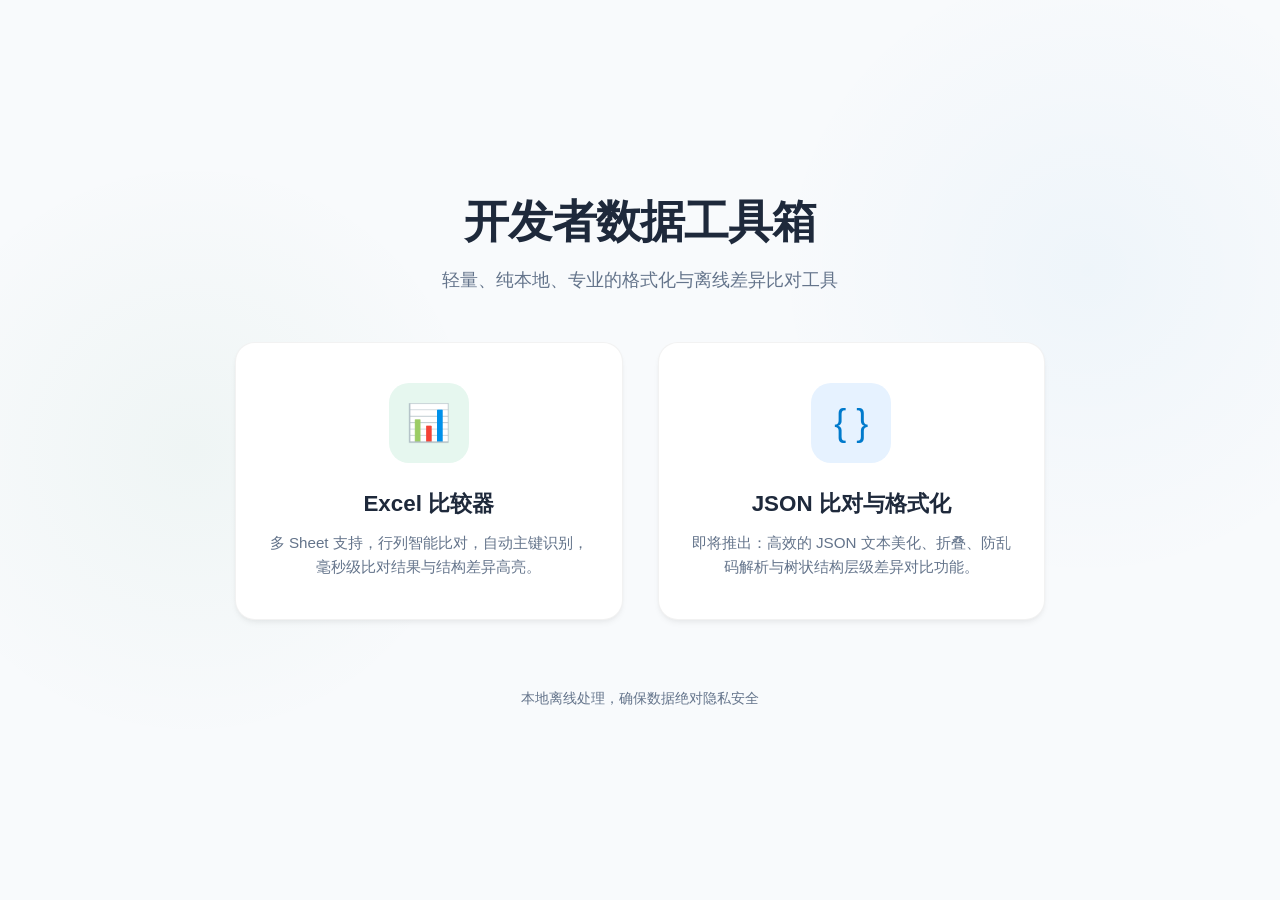
==== index.html @ 4669dcea "Initial commit for JSON formatter and comparer features" ====
<!DOCTYPE html>
<html lang="zh-CN">
<head>
    <meta charset="UTF-8">
    <meta name="viewport" content="width=device-width, initial-scale=1.0">
    <title>开发者数据工具箱</title>
    <style>
        :root {
            --primary: #107c41; /* Excel 绿 */
            --secondary: #007acc; /* JSON 蓝 */
            --bg: #f8fafc;
            --text-main: #1e293b;
            --text-muted: #64748b;
            --card-bg: #ffffff;
        }
        body {
            margin: 0;
            padding: 0;
            font-family: -apple-system, BlinkMacSystemFont, "Segoe UI", Roboto, Helvetica, Arial, sans-serif;
            background: var(--bg);
            /* 轻微的渐变背景让层级更多样 */
            background-image: radial-gradient(circle at 15% 50%, rgba(16, 124, 65, 0.04), transparent 25%),
                              radial-gradient(circle at 85% 30%, rgba(0, 122, 204, 0.04), transparent 25%);
            min-height: 100vh;
            display: flex;
            flex-direction: column;
            justify-content: center;
            align-items: center;
            color: var(--text-main);
        }
        .header {
            text-align: center;
            margin-bottom: 50px;
            animation: fadeInDown 0.8s ease-out;
        }
        .header h1 {
            font-size: 2.8rem;
            font-weight: 800;
            margin: 0 0 15px 0;
            letter-spacing: -1px;
            color: var(--text-main);
        }
        .header p {
            font-size: 1.15rem;
            color: var(--text-muted);
            margin: 0;
        }
        .tools-grid {
            display: grid;
            grid-template-columns: repeat(auto-fit, minmax(320px, 1fr));
            gap: 35px;
            width: 100%;
            max-width: 850px;
            padding: 0 20px;
            box-sizing: border-box;
            animation: fadeInUp 0.8s ease-out;
        }
        .tool-card {
            background: var(--card-bg);
            border-radius: 20px;
            padding: 40px 30px;
            text-decoration: none;
            color: inherit;
            display: flex;
            flex-direction: column;
            align-items: center;
            text-align: center;
            transition: all 0.3s cubic-bezier(0.4, 0, 0.2, 1);
            box-shadow: 0 4px 6px -1px rgba(0, 0, 0, 0.05), 0 2px 4px -1px rgba(0, 0, 0, 0.03);
            border: 1px solid rgba(0,0,0,0.05);
            position: relative;
            overflow: hidden;
        }
        .tool-card::before {
            content: '';
            position: absolute;
            top: 0; left: 0; right: 0;
            height: 5px;
            background: transparent;
            transition: background 0.3s;
        }
        .tool-card.excel:hover::before { background: var(--primary); }
        .tool-card.json:hover::before { background: var(--secondary); }

        .tool-card:hover {
            transform: translateY(-8px);
            box-shadow: 0 20px 25px -5px rgba(0, 0, 0, 0.1), 0 10px 10px -5px rgba(0, 0, 0, 0.04);
        }
        .icon-wrapper {
            width: 80px;
            height: 80px;
            border-radius: 20px;
            display: flex;
            align-items: center;
            justify-content: center;
            font-size: 36px;
            margin-bottom: 25px;
            transition: transform 0.3s;
        }
        .tool-card:hover .icon-wrapper {
            transform: scale(1.1);
        }
        .tool-card.excel .icon-wrapper {
            background: #e6f7ef;
            color: var(--primary);
        }
        .tool-card.json .icon-wrapper {
            background: #e6f2ff;
            color: var(--secondary);
        }
        .tool-title {
            font-size: 1.4rem;
            font-weight: 700;
            margin: 0 0 12px 0;
        }
        .tool-desc {
            font-size: 0.95rem;
            color: var(--text-muted);
            margin: 0;
            line-height: 1.6;
        }
        .footer {
            margin-top: 70px;
            font-size: 0.85rem;
            color: var(--text-muted);
            animation: fadeIn 1s ease-out;
        }
        
        @keyframes fadeInDown {
            from { opacity: 0; transform: translateY(-20px); }
            to { opacity: 1; transform: translateY(0); }
        }
        @keyframes fadeInUp {
            from { opacity: 0; transform: translateY(20px); }
            to { opacity: 1; transform: translateY(0); }
        }
        @keyframes fadeIn {
            from { opacity: 0; }
            to { opacity: 1; }
        }
    </style>
</head>
<body>
    <div class="header">
        <h1>开发者数据工具箱</h1>
        <p>轻量、纯本地、专业的格式化与离线差异比对工具</p>
    </div>

    <div class="tools-grid">
        <!-- Excel 工具入口 -->
        <a href="pages/compare.html" class="tool-card excel">
            <div class="icon-wrapper">
                📊
            </div>
            <h2 class="tool-title">Excel 比较器</h2>
            <p class="tool-desc">
                多 Sheet 支持，行列智能比对，自动主键识别，毫秒级比对结果与结构差异高亮。
            </p>
        </a>

        <!-- JSON 工具入口 -->
        <a href="pages/json.html" class="tool-card json">
            <div class="icon-wrapper">
                { }
            </div>
            <h2 class="tool-title">JSON 比对与格式化</h2>
            <p class="tool-desc">
                即将推出：高效的 JSON 文本美化、折叠、防乱码解析与树状结构层级差异对比功能。
            </p>
        </a>
    </div>

    <div class="footer">
        本地离线处理，确保数据绝对隐私安全
    </div>
</body>
</html>
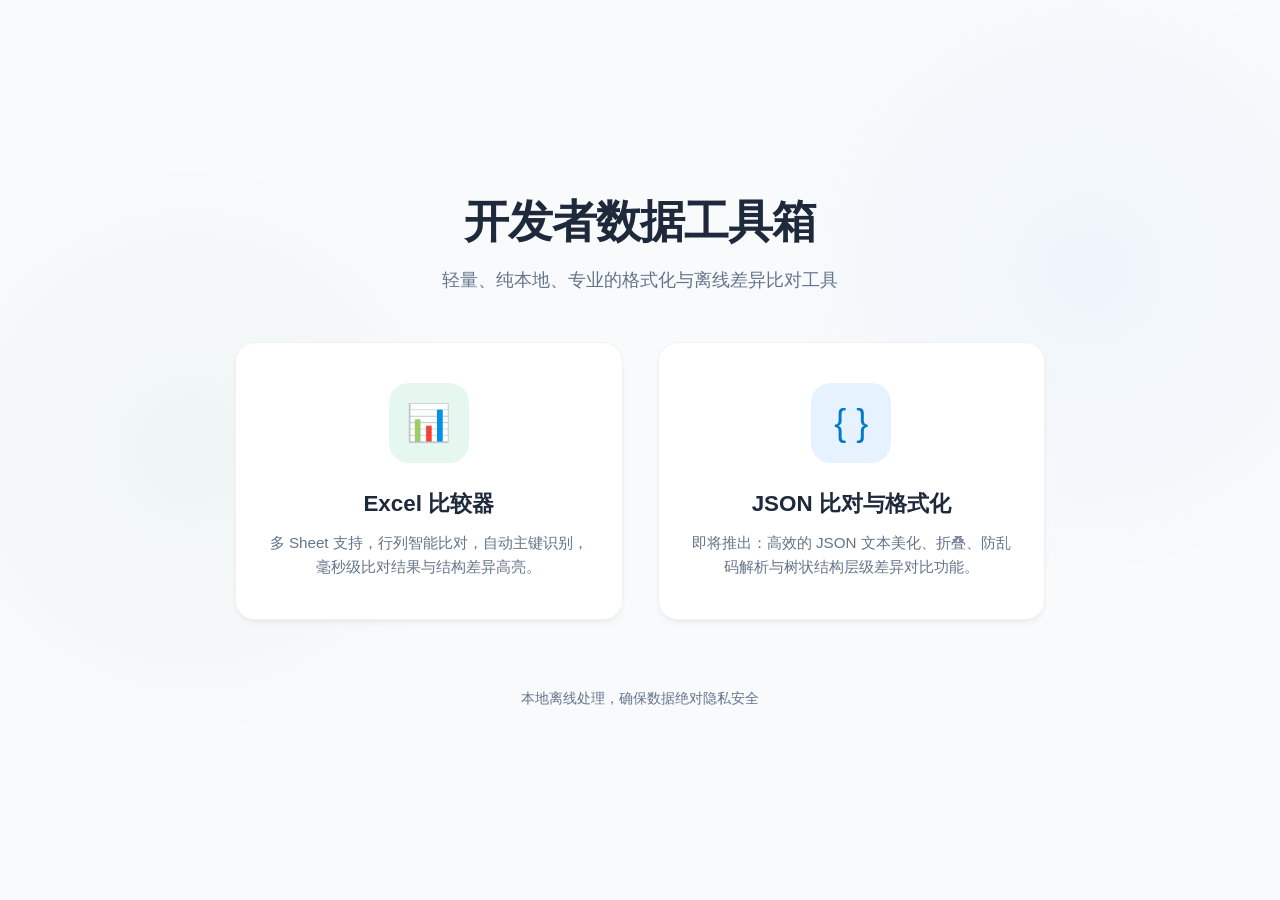
==== commit 6e2924d8: "优化页面跳转与 Excel 返回区样式 - 首页工具入口改为新标签页打开，避免覆盖原页面\n- 移除 Excel 页面顶部返回横幅，统一页面背景\n- 删除返回按钮后的 Excel 文档深度比较 文案" ====
--- a/index.html
+++ b/index.html
@@ -125,7 +125,7 @@
             color: var(--text-muted);
             animation: fadeIn 1s ease-out;
         }
-        
+
         @keyframes fadeInDown {
             from { opacity: 0; transform: translateY(-20px); }
             to { opacity: 1; transform: translateY(0); }
@@ -148,7 +148,7 @@
 
     <div class="tools-grid">
         <!-- Excel 工具入口 -->
-        <a href="pages/compare.html" class="tool-card excel">
+        <a href="pages/compare.html" class="tool-card excel" target="_blank" rel="noopener noreferrer">
             <div class="icon-wrapper">
                 📊
             </div>
@@ -159,7 +159,7 @@
         </a>
 
         <!-- JSON 工具入口 -->
-        <a href="pages/json.html" class="tool-card json">
+        <a href="pages/json.html" class="tool-card json" target="_blank" rel="noopener noreferrer">
             <div class="icon-wrapper">
                 { }
             </div>
@@ -174,4 +174,4 @@
         本地离线处理，确保数据绝对隐私安全
     </div>
 </body>
-</html>+</html>
